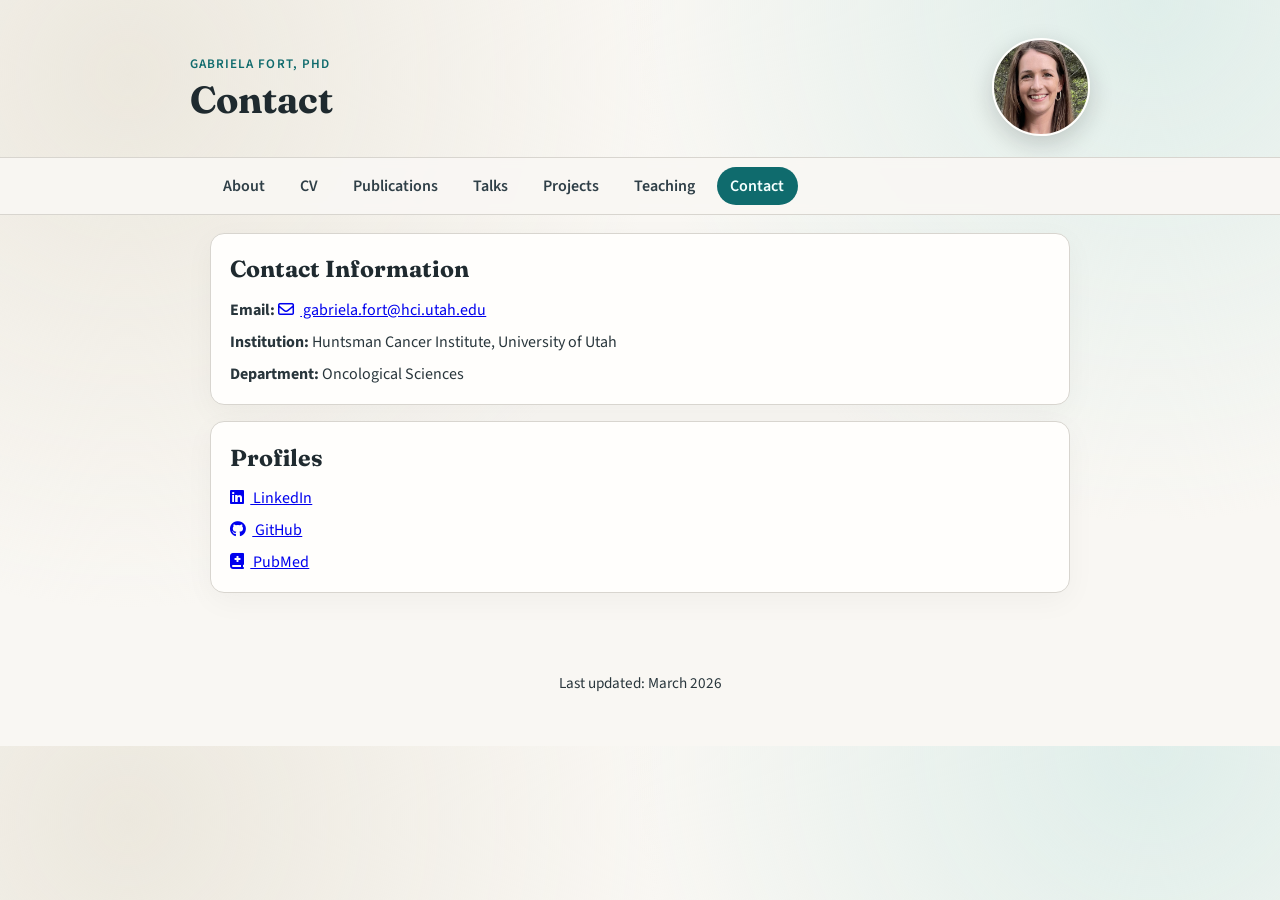
==== contact.html @ 77653134 "build academic portfolio site" ====
<!doctype html>
<html lang="en">
  <head>
    <meta charset="UTF-8" />
    <meta name="viewport" content="width=device-width, initial-scale=1.0" />
    <title>Gabriela Fort, PhD | Contact</title>
    <link rel="preconnect" href="https://fonts.googleapis.com" />
    <link rel="preconnect" href="https://fonts.gstatic.com" crossorigin />
    <link
      href="https://fonts.googleapis.com/css2?family=Fraunces:opsz,wght@9..144,400;9..144,600&family=Source+Sans+3:wght@400;500;600&display=swap"
      rel="stylesheet"
    />
    <link rel="stylesheet" href="https://cdnjs.cloudflare.com/ajax/libs/font-awesome/6.5.2/css/all.min.css" />
    <link rel="stylesheet" href="styles.css?v=20260318a" />
  </head>
  <body>
    <header class="hero hero--compact">
      <div class="hero__content">
        <div class="hero__top">
          <div class="hero__text">
            <p class="hero__eyebrow">Gabriela Fort, PhD</p>
            <h1>Contact</h1>
          </div>
          <img src="assets/headshot.png" alt="Portrait of Gabriela Fort" class="profile-photo profile-photo--compact" />
        </div>
      </div>
    </header>

    <nav class="site-nav" aria-label="Main navigation">
      <div class="site-nav__inner">
        <a href="index.html?v=20260313a">About</a>
        <a href="cv.html?v=20260313a">CV</a>
        <a href="publications.html?v=20260313a">Publications</a>
        <a href="talks.html?v=20260313a">Talks</a>
        <a href="projects.html?v=20260313a">Projects</a>
        <a href="teaching.html?v=20260313a">Teaching</a>
        <a class="is-active" href="contact.html?v=20260313a">Contact</a>
      </div>
    </nav>

    <main class="container">
      <section>
        <h2>Contact Information</h2>
        <ul class="contact-list">
          <li><strong>Email:</strong> <a href="mailto:gabriela.fort@hci.utah.edu"><i class="fa-regular fa-envelope" aria-hidden="true"></i> gabriela.fort@hci.utah.edu</a></li>
          <li><strong>Institution:</strong> Huntsman Cancer Institute, University of Utah</li>
          <li><strong>Department:</strong> Oncological Sciences</li>
        </ul>
      </section>

      <section>
        <h2>Profiles</h2>
        <ul class="contact-list">
          <li><a href="https://www.linkedin.com/in/gabriela-fort-phd-134073181/" target="_blank" rel="noreferrer"><i class="fa-brands fa-linkedin" aria-hidden="true"></i> LinkedIn</a></li>
          <li><a href="https://github.com/GabrielaFort" target="_blank" rel="noreferrer"><i class="fa-brands fa-github" aria-hidden="true"></i> GitHub</a></li>
          <li><a href="https://pubmed.ncbi.nlm.nih.gov/?term=gabriela+fort&sort=jour&sort_order=asc&filter=datesearch.y_5" target="_blank" rel="noreferrer"><i class="fa-solid fa-book-medical" aria-hidden="true"></i> PubMed</a></li>
        </ul>
      </section>
    </main>

    <footer class="footer">
      <p>Last updated: March 2026</p>
    </footer>
  </body>
</html>
---- styles.css ----
:root {
  --bg: #f9f7f3;
  --paper: #fffefc;
  --ink: #1f2a2f;
  --muted: #4d5b63;
  --accent: #0f6b6d;
  --line: #d8d5cf;
}

* {
  box-sizing: border-box;
}

body {
  margin: 0;
  font-family: "Source Sans 3", sans-serif;
  background:
    radial-gradient(circle at 10% 10%, #ece8de 0%, transparent 40%),
    radial-gradient(circle at 90% 0%, #dfeeea 0%, transparent 38%),
    var(--bg);
  color: var(--ink);
  line-height: 1.55;
}

.hero {
  padding: 4.5rem 1.25rem 2.25rem;
}

.hero--compact {
  padding: 2.4rem 1.25rem 1.3rem;
}

.hero--compact h1 {
  font-size: clamp(1.7rem, 4.2vw, 2.35rem);
}

.hero__content {
  max-width: 900px;
  margin: 0 auto;
}

.hero__top {
  display: flex;
  justify-content: space-between;
  align-items: center;
  gap: 1.5rem;
}

.hero__text {
  flex: 1;
}

.hero__eyebrow {
  margin: 0;
  color: var(--accent);
  text-transform: uppercase;
  letter-spacing: 0.08em;
  font-size: 0.82rem;
  font-weight: 600;
}

h1,
h2,
h3 {
  font-family: "Fraunces", serif;
  margin: 0;
}

h1 {
  margin-top: 0.35rem;
  font-size: clamp(2rem, 6vw, 3.2rem);
  line-height: 1.08;
}

.hero__subtitle {
  margin-top: 0.8rem;
  color: var(--muted);
  font-size: 1.1rem;
}

.hero__subtitle--compact {
  margin-top: 0.35rem;
  font-size: 1rem;
}

.hero__links {
  margin-top: 1rem;
  display: flex;
  gap: 0.9rem 1rem;
  flex-wrap: wrap;
}

.hero__links a {
  color: var(--accent);
  font-weight: 600;
  text-decoration-thickness: 2px;
}

.hero__links i,
.contact-list i,
.entry i {
  margin-right: 0.38rem;
}

.site-nav {
  position: sticky;
  top: 0;
  z-index: 10;
  backdrop-filter: blur(6px);
  background: rgba(249, 247, 243, 0.92);
  border-top: 1px solid var(--line);
  border-bottom: 1px solid var(--line);
}

.site-nav__inner {
  max-width: 900px;
  margin: 0 auto;
  padding: 0.55rem 1.25rem;
  display: flex;
  gap: 0.5rem;
  flex-wrap: wrap;
  align-items: center;
}

.site-nav__inner a {
  text-decoration: none;
  color: #2f3f47;
  font-weight: 600;
  border-radius: 999px;
  padding: 0.36rem 0.78rem;
  border: 1px solid transparent;
  white-space: nowrap;
  flex: 0 0 auto;
}

.site-nav__inner a:hover {
  border-color: var(--line);
  background: #f5f2eb;
}

.site-nav__inner a.is-active {
  background: var(--accent);
  color: #f5fffe;
}

.container {
  max-width: 900px;
  margin: 0 auto;
  padding: 1.1rem 1.25rem 3rem;
}

section {
  background: var(--paper);
  border: 1px solid var(--line);
  border-radius: 14px;
  padding: 1.1rem 1.2rem;
  margin-bottom: 1rem;
  box-shadow: 0 8px 30px rgba(20, 22, 24, 0.04);
}

h2 {
  margin-bottom: 0.65rem;
  font-size: 1.45rem;
}

h3 {
  font-size: 1.12rem;
}

p,
li {
  color: #29363c;
}

ul,
ol {
  margin: 0.35rem 0 0;
  padding-left: 1.2rem;
}

.contact-list {
  list-style: none;
  padding-left: 0;
}

.contact-list li + li {
  margin-top: 0.45rem;
}

.entry {
  display: flex;
  justify-content: space-between;
  align-items: flex-start;
  gap: 1rem;
  padding: 0.25rem 0;
}

.entry + .entry {
  margin-top: 0.5rem;
  border-top: 1px dashed var(--line);
  padding-top: 0.75rem;
}

.entry p {
  margin: 0.2rem 0;
  color: var(--muted);
}

.entry span {
  white-space: nowrap;
  color: var(--muted);
  font-weight: 600;
}

.footer {
  padding: 0 1.25rem 2.2rem;
  text-align: center;
  color: var(--muted);
  font-size: 0.95rem;
}

@media (max-width: 700px) {
  .site-nav__inner {
    gap: 0.38rem;
    padding-bottom: 0.2rem;
  }

  .site-nav__inner a {
    text-align: center;
    padding: 0.34rem 0.5rem;
    font-size: 0.94rem;
    flex: 1 1 calc(33.333% - 0.4rem);
  }

  .entry {
    flex-direction: column;
  }

  .entry span {
    margin-top: 0.3rem;
  }

  section {
    padding: 1rem;
  }
}

.profile-photo {
  width: 180px;
  height: 180px;
  object-fit: cover;
  border-radius: 50%;
  border: 3px solid #fffefc;
  box-shadow: 0 8px 24px rgba(20, 22, 24, 0.18);
  flex-shrink: 0;
}

.profile-photo--compact {
  width: 98px;
  height: 98px;
  border-width: 2px;
}

@media (max-width: 700px) {
  .hero__top {
    flex-direction: column;
    align-items: flex-start;
  }
}

.talk-subtitle {
  margin-top: 0;
  color: var(--muted);
  font-size: 0.95rem;
}

.talk-list li + li {
  margin-top: 1rem;
}

.talk-list li {
  margin-bottom: 0;
}

h4 {
  margin-top: 0.5rem;
  margin-bottom: 0.25rem;
}
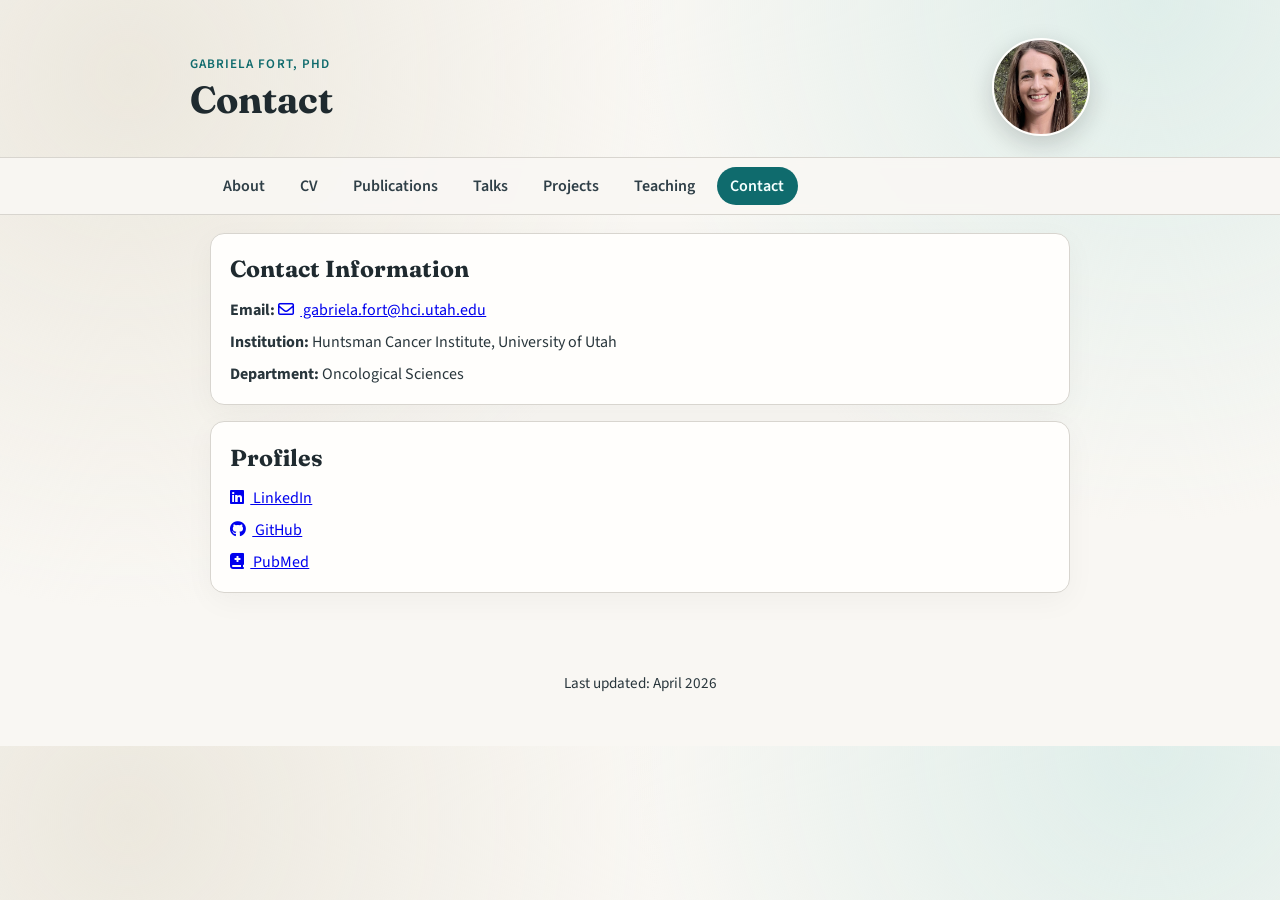
==== commit 15fa0e6d: "update and add new talk" ====
--- a/contact.html
+++ b/contact.html
@@ -59,7 +59,7 @@
     </main>
 
     <footer class="footer">
-      <p>Last updated: March 2026</p>
+      <p>Last updated: April 2026</p>
     </footer>
   </body>
 </html>
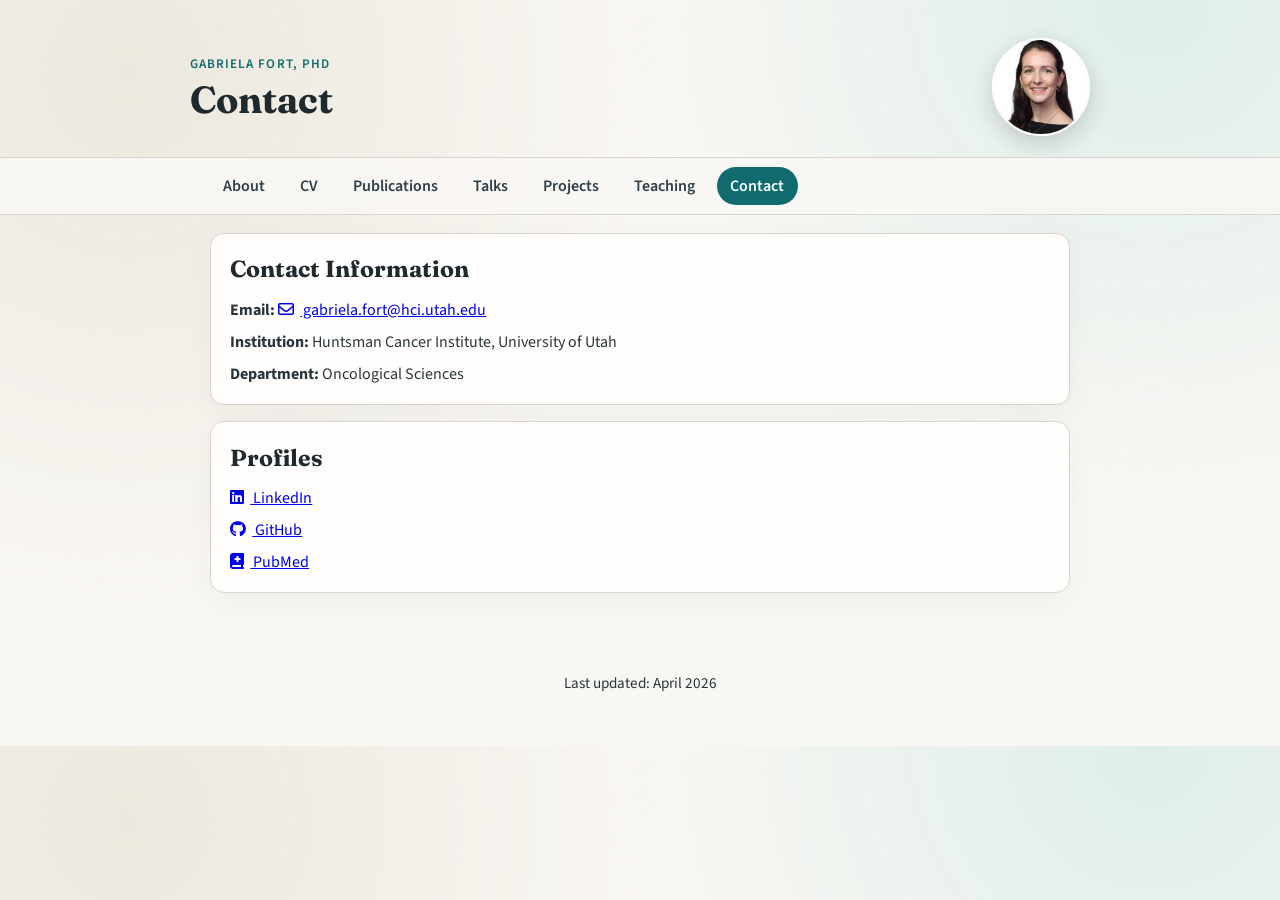
==== commit 43d9049a: "update headshot" ====
--- a/contact.html
+++ b/contact.html
@@ -21,7 +21,7 @@
             <p class="hero__eyebrow">Gabriela Fort, PhD</p>
             <h1>Contact</h1>
           </div>
-          <img src="assets/headshot.png" alt="Portrait of Gabriela Fort" class="profile-photo profile-photo--compact" />
+          <img src="assets/headshot.JPG" alt="Portrait of Gabriela Fort" class="profile-photo profile-photo--compact" />
         </div>
       </div>
     </header>
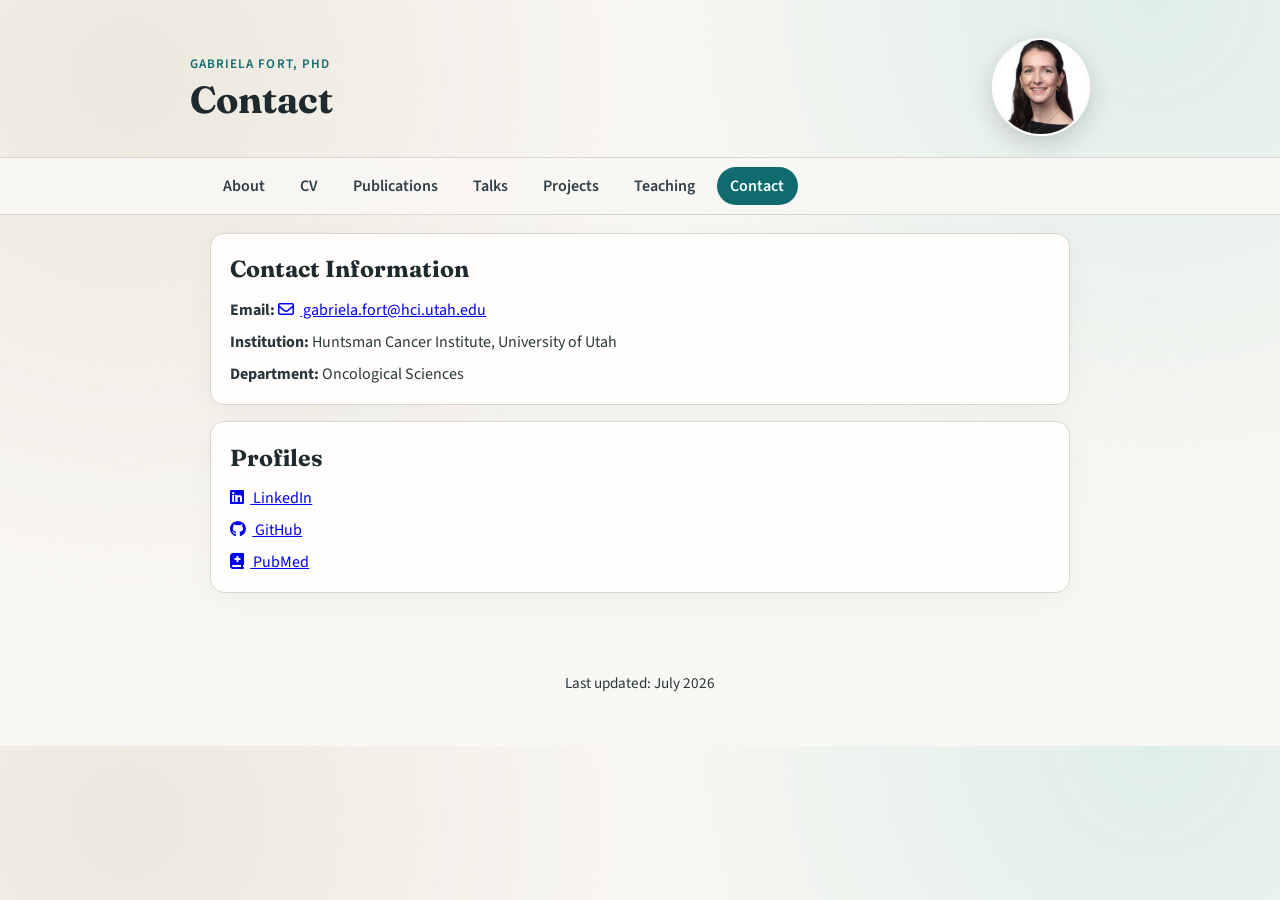
==== commit 975cddd7: "update projects" ====
--- a/contact.html
+++ b/contact.html
@@ -59,7 +59,7 @@
     </main>
 
     <footer class="footer">
-      <p>Last updated: April 2026</p>
+      <p>Last updated: July 2026</p>
     </footer>
   </body>
 </html>
